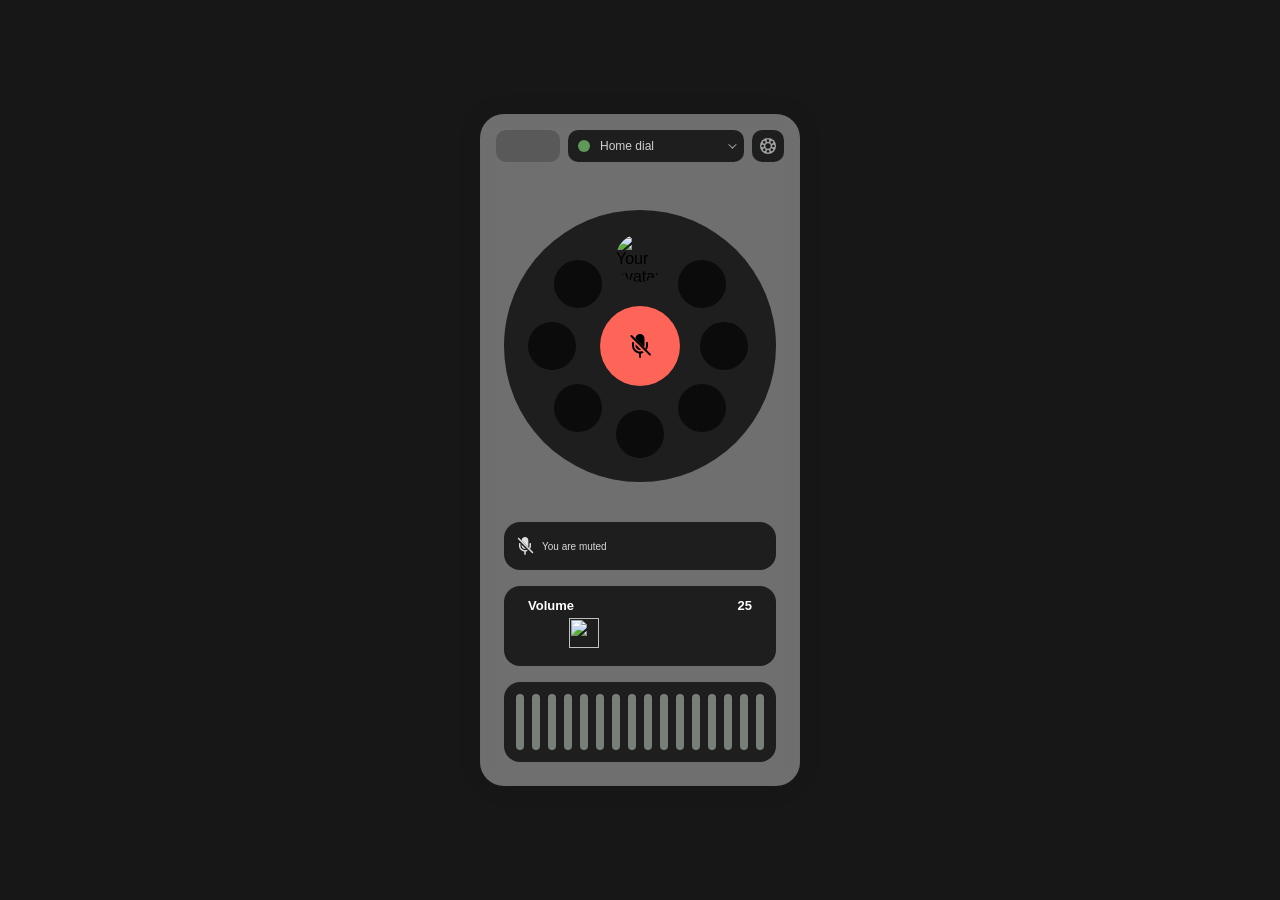
==== prototypes/app/index.html @ 57f9bb9a "Update canonical web prototype to V23.15" ====
<!doctype html>
<html lang="en">
<head>
  <meta charset="utf-8">
  <meta name="viewport" content="width=device-width,initial-scale=1">
  <title>LANDLINE prototype v23.15 — Create Group flow</title>
  <link rel="stylesheet" href="styles.css">
</head>
<body>
  <main class="stage">
    <section class="landline" id="landline" aria-label="LANDLINE walkie-talkie prototype">
      <div class="window-controls" aria-hidden="true"><img src="assets/window-controls.svg" alt=""></div>
      <button class="group-title" id="group-title" type="button" aria-expanded="false"><span class="group-mini home" id="group-title-icon"></span><span class="group-title-copy" id="group-title-copy">Home dial</span><span class="group-chevron" aria-hidden="true"></span></button>
      <button class="dial-groups-button" id="dial-groups-button" type="button" aria-label="Dial groups"><img class="dial-groups-icon" src="assets/dial-groups-icon.svg" alt="" aria-hidden="true"></button>
      <div class="group-dropdown" id="group-dropdown" aria-hidden="true">
        <button type="button" data-group="home"><span class="group-mini home"></span><span>Home dial</span></button>
        <button type="button" data-group="saori-matt"><span class="group-mini apricot"></span><span>Saori, Matt</span></button>
        <button type="button" data-group="work"><span class="group-mini pink"></span><span>Work people</span></button>
        <button type="button" data-group="family"><span class="group-mini blue"></span><span>Family chat</span></button>
      </div>
      <div class="dial">
        <div class="contact contact-self pos-1" id="self-contact" role="button" tabindex="0" aria-label="Share your Landline ID" title="Share your Landline ID"><img id="self-avatar" src="assets/avatar-saori.png" alt="Your avatar"><span class="speaking-badge self-speaking-badge" aria-label="You are talking"><img class="speaking-disc" src="assets/speaking-disc.svg" alt=""><span class="speaking-lines" aria-hidden="true"><span class="speaking-line speaking-line-1"></span><span class="speaking-line speaking-line-2"></span><span class="speaking-line speaking-line-3"></span><span class="speaking-line speaking-line-4"></span><span class="speaking-line speaking-line-5"></span></span></span></div>
        <button class="contact empty add-slot pos-2" type="button" aria-label="Add someone to Landline" data-slot="2"><img class="empty-hover-art" src="assets/hovered-slot.svg" alt=""></button>
        <button class="contact empty add-slot pos-3" type="button" aria-label="Add someone to Landline" data-slot="3"><img class="empty-hover-art" src="assets/hovered-slot.svg" alt=""></button>
        <button class="contact empty add-slot pos-4" type="button" aria-label="Add someone to Landline" data-slot="4"><img class="empty-hover-art" src="assets/hovered-slot.svg" alt=""></button>
        <button class="contact empty add-slot pos-5" type="button" aria-label="Add someone to Landline" data-slot="5"><img class="empty-hover-art" src="assets/hovered-slot.svg" alt=""></button>
        <button class="contact empty add-slot pos-6" type="button" aria-label="Add someone to Landline" data-slot="6"><img class="empty-hover-art" src="assets/hovered-slot.svg" alt=""></button>
        <button class="contact empty add-slot pos-7" type="button" aria-label="Add someone to Landline" data-slot="7"><img class="empty-hover-art" src="assets/hovered-slot.svg" alt=""></button>
        <button class="contact empty add-slot pos-8" type="button" aria-label="Add someone to Landline" data-slot="8"><img class="empty-hover-art" src="assets/hovered-slot.svg" alt=""></button>
        <div class="ptt-wrap"><button class="ptt" id="ptt" type="button" aria-label="Push and hold to talk"><img class="ptt-icon ptt-muted" src="assets/mic-muted.svg" alt="Muted"><img class="ptt-icon ptt-live" src="assets/mic-talk.svg" alt="Talking"></button></div>
      </div>
      <div class="status" aria-live="polite"><span class="status-icon"><img class="status-muted" src="assets/mic-muted.svg" alt=""><img class="status-hover" src="assets/mic-muted.svg" alt=""><img class="status-live" src="assets/mic-talk.svg" alt=""></span><span class="status-copy"><span class="copy-muted">You are muted</span><span class="copy-hover">Click to talk</span><span class="copy-live">You are talking</span></span><span class="status-add-row" aria-hidden="true"><img src="assets/add-user.svg" alt=""><span>Add someone to Landline</span></span></div>
      <div class="volume"><div class="volume-row"><span>Volume</span><output class="volume-value" id="volume-value">25</output></div><div class="volume-slider" id="volume-slider" role="slider" tabindex="0" aria-label="Volume" aria-valuemin="0" aria-valuemax="100" aria-valuenow="25" style="--volume:25"><img class="slider-track" src="assets/slider-track.svg" alt=""><span class="slider-progress-clip" aria-hidden="true"><img class="slider-progress" src="assets/slider-progress-full.svg" alt=""></span><img class="slider-head" src="assets/slider-head.svg" alt=""></div></div>
      <div class="vu" aria-hidden="true"><div class="vu-bars" id="vu-bars"><span></span><span></span><span></span><span></span><span></span><span></span><span></span><span></span><span></span><span></span><span></span><span></span><span></span><span></span><span></span><span></span></div></div>
      <!-- V23.5 sheet flows from Figma section 4193:1036 -->
      <div class="sheet-overlay share-overlay" id="share-overlay" aria-hidden="true">
        <button class="sheet-glass" data-close-sheet type="button" aria-label="Close Share your Landline ID"></button>
        <section class="bottom-sheet share-sheet sheet-240" aria-label="Share your Landline ID">
          <button class="sheet-close" data-close-sheet type="button" aria-label="Close"><img src="assets/sheet-close.svg" alt=""></button>
          <h2>Share your Landline ID</h2>
          <div class="share-id-value" id="share-landline-id">peak-bed-tiger-cloud-curtain-river</div>
          <button class="full-primary" id="copy-share-id" type="button">Copy ID</button>
        </section>
      </div>

      <div class="sheet-overlay add-overlay" id="add-overlay" aria-hidden="true">
        <button class="sheet-glass" data-close-add type="button" aria-label="Close Add someone"></button>
        <section class="bottom-sheet sheet-584 add-sheet" aria-label="Add someone">
          <button class="sheet-close" data-close-add type="button" aria-label="Close"><img src="assets/sheet-close.svg" alt=""></button>
          <h2>Add someone</h2>
          <div class="people-list" id="people-list">
            <button class="people-row enter-id-row" id="enter-id-row" type="button">
              <img class="people-avatar add-art" src="assets/hovered-slot.svg" alt="">
              <span class="people-name">Enter a Landline ID</span>
            </button>
            <div class="people-divider" aria-hidden="true"></div>
            <button class="people-row member-row" type="button" data-member="Matt" data-avatar="assets/avatar-micheal.png">
              <img class="people-avatar" src="assets/avatar-micheal.png" alt="Matt">
              <span class="people-name">Matt</span><span class="member-select" aria-hidden="true"></span>
            </button>
            <button class="people-row member-row" type="button" data-member="Fiona" data-avatar="https://raw.githubusercontent.com/mattatgit/landline/6f57d9f20c88eb568b3cf24d0264bf826f8918e7/prototypes/app/assets/avatar-realistic.png">
              <img class="people-avatar" src="https://raw.githubusercontent.com/mattatgit/landline/6f57d9f20c88eb568b3cf24d0264bf826f8918e7/prototypes/app/assets/avatar-realistic.png" onerror="this.onerror=null;this.src='assets/avatar-saori.png'" alt="Fiona">
              <span class="people-name">Fiona</span><span class="member-select" aria-hidden="true"></span>
            </button>
            <button class="people-row member-row" type="button" data-member="Yumie" data-avatar="https://raw.githubusercontent.com/mattatgit/landline/6f57d9f20c88eb568b3cf24d0264bf826f8918e7/prototypes/app/assets/avatar-simple.png">
              <img class="people-avatar" src="https://raw.githubusercontent.com/mattatgit/landline/6f57d9f20c88eb568b3cf24d0264bf826f8918e7/prototypes/app/assets/avatar-simple.png" onerror="this.onerror=null;this.src='assets/avatar-saori.png'" alt="Yumie">
              <span class="people-name">Yumie</span><span class="member-select" aria-hidden="true"></span>
            </button>
            <button class="people-row member-row" type="button" data-member="Michiyo" data-avatar="https://raw.githubusercontent.com/mattatgit/landline/6f57d9f20c88eb568b3cf24d0264bf826f8918e7/prototypes/app/assets/avatar-stuart.png">
              <img class="people-avatar" src="https://raw.githubusercontent.com/mattatgit/landline/6f57d9f20c88eb568b3cf24d0264bf826f8918e7/prototypes/app/assets/avatar-stuart.png" onerror="this.onerror=null;this.src='assets/avatar-saori.png'" alt="Michiyo">
              <span class="people-name">Michiyo</span><span class="member-select" aria-hidden="true"></span>
            </button>
          </div>
          <button class="full-primary sheet-bottom-primary" id="add-existing-person" type="button">Add to Landline</button>
        </section>
      </div>

      <div class="sheet-overlay enter-id-overlay" id="enter-id-overlay" aria-hidden="true">
        <button class="sheet-glass" data-close-add type="button" aria-label="Close Enter a Landline ID"></button>
        <section class="bottom-sheet sheet-584 enter-id-sheet nav-sheet" aria-label="Enter a Landline ID">
          <button class="sheet-arrow" id="enter-id-arrow" type="button" aria-label="Back"><img src="assets/modal-back-arrow.svg" alt=""></button>
          <h2 class="sheet-nav-title">Add ID</h2>
          <label class="field-label enter-label" for="landline-id-input">Enter a Landline ID</label>
          <input class="sheet-input enter-id-input" id="landline-id-input" type="text" placeholder="horse-window-apple-tv-consume-wall" autocomplete="off" spellcheck="false">
          <button class="full-primary sheet-bottom-primary" id="enter-id-add" type="button">Add</button>
        </section>
      </div>

      <div class="sheet-overlay landline-menu-overlay" id="landline-menu-overlay" aria-hidden="true">
        <button class="sheet-glass" data-close-sheet type="button" aria-label="Close Saori's Landline"></button>
        <section class="bottom-sheet sheet-584 landline-menu-sheet" aria-label="Saori's Landline">
          <button class="sheet-close" data-close-sheet type="button" aria-label="Close"><img src="assets/sheet-close.svg" alt=""></button>
          <h2>Saori’s Landline</h2>
          <div class="landline-menu-list">
            <button class="landline-menu-row" id="edit-profile-row" type="button"><span class="menu-icon"><img src="assets/account-square-1.svg" alt=""></span><span>Edit profile</span></button>
            <button class="landline-menu-row" id="groups-row" type="button"><span class="menu-icon groups-icon"><img src="assets/group-add-1.svg" alt=""></span><span>Groups</span></button>
          </div>
        </section>
      </div>

      <div class="sheet-overlay edit-profile-overlay" id="edit-profile-overlay" aria-hidden="true">
        <button class="sheet-glass" data-close-sheet type="button" aria-label="Close Edit profile"></button>
        <section class="bottom-sheet sheet-584 edit-profile-sheet nav-sheet" aria-label="Edit profile">
          <button class="sheet-arrow" id="edit-profile-arrow" type="button" aria-label="Back to Saori's Landline"><img src="assets/modal-back-arrow.svg" alt=""></button>
          <h2 class="sheet-nav-title">Edit profile</h2>
          <label class="field-label profile-name-label" for="profile-name-input">Name</label>
          <input class="sheet-input profile-name-input" id="profile-name-input" type="text" value="Saori" autocomplete="off">
          <div class="field-label profile-avatar-label">Avatar</div>
          <button class="avatar-upload profile-avatar-upload" id="profile-avatar-upload" type="button" aria-label="Upload profile avatar">
            <img class="profile-avatar-preview" id="profile-avatar-preview" src="assets/avatar-saori.png" alt="Saori avatar">
          </button>
          <p class="upload-help">Click to upload or drop an image to customise</p>
          <input class="visually-hidden" id="profile-avatar-file" type="file" accept="image/*">
          <button class="full-primary sheet-bottom-primary" id="profile-update" type="button">Update</button>
        </section>
      </div>

      <div class="sheet-overlay group-overlay" id="group-overlay" aria-hidden="true">
        <button class="sheet-glass" data-close-sheet type="button" aria-label="Close Dial groups"></button>
        <section class="bottom-sheet sheet-584 group-sheet nav-sheet" aria-label="Dial groups">
          <button class="sheet-arrow" id="dial-groups-arrow" type="button" aria-label="Back to Saori's Landline"><img src="assets/modal-back-arrow.svg" alt=""></button>
          <h2 class="sheet-nav-title">Dial groups</h2>
          <div class="group-list">
            <button type="button" class="group-list-row create-group-row" id="create-new-group"><img class="group-list-add-art" src="assets/hovered-slot.svg" alt=""><span>Create a new group</span></button>
            <div class="group-list-divider" aria-hidden="true"></div>
            <button type="button" class="group-list-row" id="saori-matt-group-row"><span class="group-list-icon apricot"></span><span>Saori, Matt</span></button>
            <button type="button" class="group-list-row" data-group-sheet-select="work"><span class="group-list-icon pink"></span><span>Work people</span></button>
            <button type="button" class="group-list-row" data-group-sheet-select="family"><span class="group-list-icon blue"></span><span>Family chat</span></button>
          </div>
        </section>
      </div>

      <div class="sheet-overlay create-group-overlay" id="create-group-overlay" aria-hidden="true">
        <button class="sheet-glass" data-close-sheet type="button" aria-label="Close Create a dial group"></button>
        <section class="bottom-sheet sheet-584 create-group-sheet nav-sheet" aria-label="Create a dial group">
          <button class="sheet-arrow" id="create-group-arrow" type="button" aria-label="Back"><img src="assets/modal-back-arrow.svg" alt=""></button>
          <h2 class="sheet-nav-title">Create a dial group</h2>
          <div class="create-group-list">
            <button class="create-group-enter-id" id="create-group-enter-id" type="button">
              <img class="people-avatar add-art" src="assets/hovered-slot.svg" alt="">
              <span>Enter a Landline ID</span>
            </button>
            <div class="create-group-divider" aria-hidden="true"></div>
            <div class="create-group-member-row" data-group-member="Matt">
              <img class="people-avatar" src="assets/avatar-micheal.png" alt="Matt">
              <span class="create-group-member-name">Matt</span>
              <button class="group-member-select" type="button" aria-label="Add Matt to group" aria-pressed="false"></button>
            </div>
            <div class="create-group-member-row" data-group-member="Fiona">
              <img class="people-avatar" src="https://raw.githubusercontent.com/mattatgit/landline/6f57d9f20c88eb568b3cf24d0264bf826f8918e7/prototypes/app/assets/avatar-realistic.png" onerror="this.onerror=null;this.src='assets/avatar-saori.png'" alt="Fiona">
              <span class="create-group-member-name">Fiona</span>
              <button class="group-member-select" type="button" aria-label="Add Fiona to group" aria-pressed="false"></button>
            </div>
            <div class="create-group-member-row" data-group-member="Yumie">
              <img class="people-avatar" src="https://raw.githubusercontent.com/mattatgit/landline/6f57d9f20c88eb568b3cf24d0264bf826f8918e7/prototypes/app/assets/avatar-simple.png" onerror="this.onerror=null;this.src='assets/avatar-saori.png'" alt="Yumie">
              <span class="create-group-member-name">Yumie</span>
              <button class="group-member-select" type="button" aria-label="Add Yumie to group" aria-pressed="false"></button>
            </div>
            <div class="create-group-member-row" data-group-member="Michiyo">
              <img class="people-avatar" src="https://raw.githubusercontent.com/mattatgit/landline/6f57d9f20c88eb568b3cf24d0264bf826f8918e7/prototypes/app/assets/avatar-stuart.png" onerror="this.onerror=null;this.src='assets/avatar-saori.png'" alt="Michiyo">
              <span class="create-group-member-name">Michiyo</span>
              <button class="group-member-select" type="button" aria-label="Add Michiyo to group" aria-pressed="false"></button>
            </div>
          </div>
          <button class="full-primary sheet-bottom-primary" id="create-group-next" type="button" disabled>Add &amp; next</button>
        </section>
      </div>

      <div class="sheet-overlay create-group-id-overlay" id="create-group-id-overlay" aria-hidden="true">
        <button class="sheet-glass" data-close-sheet type="button" aria-label="Close Enter a Landline ID"></button>
        <section class="bottom-sheet sheet-584 enter-id-sheet nav-sheet" aria-label="Enter a Landline ID create a group">
          <button class="sheet-arrow" id="create-group-id-arrow" type="button" aria-label="Back"><img src="assets/modal-back-arrow.svg" alt=""></button>
          <h2 class="sheet-nav-title">Add ID</h2>
          <label class="field-label enter-label" for="create-group-landline-id">Enter a Landline ID</label>
          <input class="sheet-input enter-id-input" id="create-group-landline-id" type="text" placeholder="horse-window-apple-tv-consume-wall" autocomplete="off" spellcheck="false">
          <button class="full-primary sheet-bottom-primary" id="create-group-id-add" type="button">Add</button>
        </section>
      </div>

      <div class="sheet-overlay group-page-overlay" id="group-page-overlay" aria-hidden="true">
        <button class="sheet-glass" data-close-sheet type="button" aria-label="Close Saori and Matt group"></button>
        <section class="bottom-sheet sheet-584 group-page-sheet nav-sheet" aria-label="Dial group page Saori and Matt">
          <button class="sheet-arrow" id="group-page-arrow" type="button" aria-label="Back"><img src="assets/modal-back-arrow.svg" alt=""></button>
          <h2 class="sheet-nav-title">Dial group profile</h2>
          <div class="group-page-avatar" aria-hidden="true"></div>
          <div class="group-page-name">Matt &amp; Saori</div>
          <div class="group-page-members" aria-label="Group members">
            <img src="assets/avatar-micheal.png" alt="Matt">
            <img src="assets/avatar-saori.png" alt="Saori">
          </div>
          <button class="edit-group-mini" id="edit-group-mini" type="button">Edit group profile</button>
          <button class="start-dial-button" id="start-dial-button" type="button"><img src="assets/dial-groups-icon.svg" alt=""><span>Start dial</span></button>
          <button class="leave-group-button" type="button">Leave this group</button>
        </section>
      </div>

      <div class="sheet-overlay group-profile-edit-overlay" id="group-profile-edit-overlay" aria-hidden="true">
        <button class="sheet-glass" data-close-sheet type="button" aria-label="Close Dial group profile"></button>
        <section class="bottom-sheet sheet-584 group-profile-sheet group-profile-edit-sheet nav-sheet" aria-label="Create dial group profile edit">
          <button class="sheet-arrow" id="group-edit-arrow" type="button" aria-label="Back"><img src="assets/modal-back-arrow.svg" alt=""></button>
          <h2 class="sheet-nav-title">Dial group profile edit</h2>
          <label class="field-label group-name-label" for="group-edit-name-input">Dial name</label>
          <input class="sheet-input group-name-input" id="group-edit-name-input" type="text" value="Matt &amp; Saori" autocomplete="off">
          <div class="field-label group-avatar-label">Avatar</div>
          <button class="avatar-upload group-avatar-upload group-edit-avatar-upload" id="group-edit-avatar-upload" type="button" aria-label="Upload group avatar">
            <span class="group-edit-avatar-circle"></span>
            <img class="group-avatar-preview" id="group-edit-avatar-preview" alt="" hidden>
          </button>
          <p class="upload-help">Click to upload or drop an image to customise</p>
          <input class="visually-hidden" id="group-edit-avatar-file" type="file" accept="image/*">
          <button class="full-primary sheet-bottom-primary" id="group-edit-save" type="button" disabled>Save</button>
        </section>
      </div>

      <div class="sheet-overlay group-profile-overlay" id="group-profile-overlay" aria-hidden="true">
        <button class="sheet-glass" data-close-sheet type="button" aria-label="Close Dial group profile"></button>
        <section class="bottom-sheet sheet-584 group-profile-sheet nav-sheet" aria-label="Dial group profile">
          <button class="sheet-arrow" id="group-profile-arrow" type="button" aria-label="Back"><img src="assets/modal-back-arrow.svg" alt=""></button>
          <h2 class="sheet-nav-title">Dial group profile</h2>
          <label class="field-label group-name-label" for="group-name-input">Dial name</label>
          <input class="sheet-input group-name-input" id="group-name-input" type="text" placeholder="Ex. Family, lunch friends etc" autocomplete="off">
          <div class="field-label group-avatar-label">Avatar</div>
          <button class="avatar-upload group-avatar-upload" id="group-avatar-upload" type="button" aria-label="Upload group avatar">
            <span class="group-avatar-circle"><img src="assets/upload-icon.svg" alt=""></span>
            <img class="group-avatar-preview" id="group-avatar-preview" alt="" hidden>
          </button>
          <p class="upload-help">Click to upload or drop an image to customise</p>
          <input class="visually-hidden" id="group-avatar-file" type="file" accept="image/*">
          <button class="full-primary sheet-bottom-primary" id="group-create" type="button">Create</button>
        </section>
      </div>
    </section>
  </main>
  <script src="app.js"></script>
</body>
</html>
---- prototypes/app/styles.css ----
:root{--onyx:#1d1e1d;--night:#0b0b0b;--charcoal:#323232;--matcha:#17b239;--ash:#777f78;--pale:#d9d9d9;--talk-red:#ff6459;--warning:#ff6157;--orange:#ff9601;--shell:rgba(171,171,171,.60)}
*{box-sizing:border-box}html,body{min-height:100%}body{margin:0;background:#171717;font-family:Inter,ui-sans-serif,-apple-system,BlinkMacSystemFont,"Segoe UI",sans-serif;-webkit-font-smoothing:antialiased}button,input{font:inherit}button{cursor:pointer}.stage{min-height:100vh;display:grid;place-items:center;padding:24px}.landline{width:320px;height:672px;position:relative;overflow:hidden;border-radius:24px;background:var(--shell);backdrop-filter:blur(7.5px);-webkit-backdrop-filter:blur(7.5px);box-shadow:0 0 25px rgba(0,0,0,.10)}
.window-controls{position:absolute;left:16px;top:16px;width:64px;height:32px;display:grid;place-items:center;border-radius:10px;background:rgba(0,0,0,.20)}.window-controls img{width:52px;height:12px;display:block}.group-title{position:absolute;z-index:12;left:88px;top:16px;width:176px;height:32px;border:0;border-radius:10px;background:var(--onyx);color:#cdd1cd;padding:0 10px;display:flex;align-items:center;gap:10px;text-align:left}.group-mini{width:12px;height:12px;border-radius:50%;flex:0 0 12px;display:block}.group-mini.home{background-color:#5f9858;background-image:url('assets/avatar-saori.png');background-size:cover;background-position:center}.group-mini.apricot,.group-list-icon.apricot{background:linear-gradient(135deg,#ff9a47 0%,#ff625e 55%,#ff6b85 100%)}.group-mini.pink,.group-list-icon.pink{background:linear-gradient(135deg,#ef3392 0%,#c421bd 54%,#722bd0 100%)}.group-mini.blue,.group-list-icon.blue{background:linear-gradient(135deg,#0c789a,#1798c7)}.group-title-copy{font-family:"Inter Tight",Inter,sans-serif;font-size:12px;font-weight:500;white-space:nowrap;overflow:hidden;text-overflow:ellipsis;flex:1}.group-chevron{width:6px;height:6px;border-right:1.5px solid #9ea39e;border-bottom:1.5px solid #9ea39e;transform:rotate(45deg) translateY(-2px)}.group-title[aria-expanded="true"] .group-chevron{transform:rotate(225deg) translate(-1px,-1px)}.dial-groups-button{position:absolute;z-index:12;left:272px;top:16px;width:32px;height:32px;border:0;padding:0;border-radius:10px;background:var(--onyx);display:grid;place-items:center;transition:transform 100ms ease-out}.dial-groups-button:hover{transform:scale(1.05)}.dial-groups-icon{width:16px;height:16px;display:block;pointer-events:none}.group-dropdown{position:absolute;z-index:25;left:88px;top:16px;width:176px;height:128px;border-radius:10px;background:var(--onyx);overflow:hidden;opacity:0;pointer-events:none;transform:scale(.98);transform-origin:top left;transition:opacity 80ms linear,transform 100ms ease-out}.group-dropdown.is-open{opacity:1;pointer-events:auto;transform:scale(1)}.group-dropdown button{width:176px;height:32px;border:0;background:transparent;color:#ebebeb;padding:0 10px;display:flex;align-items:center;gap:10px;text-align:left;font-family:"Inter Tight",Inter,sans-serif;font-size:12px;font-weight:500}.group-dropdown button:first-child{color:#cdd1cd}.group-dropdown button:hover{background:#272827}
.dial{position:absolute;left:24px;top:96px;width:272px;height:272px;border-radius:50%;background:var(--onyx)}.contact{position:absolute;width:48px;height:48px;border-radius:50%}.contact>img{display:block;width:48px;height:48px;object-fit:cover;border-radius:50%}.contact.online{appearance:none;-webkit-appearance:none;border:0;padding:0;background:transparent;overflow:visible}.contact-self{width:56px;height:56px;padding:4px}.contact-self>img{width:48px;height:48px}.empty{background:var(--night)}.pos-1{left:108px;top:20px}.pos-2{left:174.23px;top:49.77px}.pos-3{left:196px;top:112px}.pos-4{left:174.22px;top:174.23px}.pos-5{left:112px;top:200px}.pos-6{left:49.77px;top:174.22px}.pos-7{left:24px;top:112px}.pos-8{left:49.77px;top:49.77px}.speaking-badge{position:absolute;z-index:5;width:44px;height:44px;right:-17px;bottom:-14px;pointer-events:none}.self-speaking-badge{display:none;right:-13px;bottom:-10px}.landline:has(.ptt:active) .contact-self .self-speaking-badge{display:block}.speaking-disc{position:absolute;inset:0;width:44px;height:44px;display:block}.speaking-lines{position:absolute;inset:0;transform:translateY(-.25px)}.speaking-line{position:absolute;width:1.5px;background:var(--onyx);border-radius:999px}.speaking-line-1{left:15.25px;animation:speakingOuter 270ms infinite}.speaking-line-2{left:18.25px;top:19.25px;height:6px}.speaking-line-3{left:21.25px;animation:speakingCenter 270ms infinite}.speaking-line-4{left:24.25px;top:19.25px;height:6px}.speaking-line-5{left:27.25px;animation:speakingOuter 270ms infinite}@keyframes speakingOuter{0%{top:20.75px;height:3px}50%{top:17px;height:10.5px}100%{top:20.75px;height:3px}}@keyframes speakingCenter{0%{top:17px;height:10.5px}50%{top:20.5px;height:3px}100%{top:17px;height:10.5px}}.ptt-wrap{position:absolute;left:94px;top:94px;width:84px;height:84px;display:grid;place-items:center}.ptt{position:relative;width:80px;height:80px;padding:0;border:0;border-radius:50%;background:var(--talk-red);display:grid;place-items:center;transform:scale(1);transition:transform 150ms ease,background-color 90ms linear}.ptt:hover,.ptt:active{transform:scale(1.05)}.ptt:active{background:var(--matcha)}.ptt-icon{position:absolute;width:24px;height:24px}.ptt-live{opacity:0}.landline:has(.ptt:active) .ptt-muted{opacity:0}.landline:has(.ptt:active) .ptt-live{opacity:1}
.status,.volume,.vu{position:absolute;left:24px;width:272px;border-radius:16px;background:var(--onyx)}.status{top:408px;height:48px;display:flex;align-items:center;padding:0 12px;gap:8px;color:var(--pale);font-size:10px;font-weight:500}.status-icon{position:relative;width:18px;height:18px;flex:0 0 18px}.status-icon img{position:absolute;inset:0;width:18px;height:18px;filter:invert(1);opacity:.86}.status-hover,.status-live,.copy-hover,.copy-live{display:none}.landline:has(.ptt:hover) .copy-muted{display:none}.landline:has(.ptt:hover) .copy-hover{display:inline}.landline:has(.ptt:hover) .status-muted{display:none}.landline:has(.ptt:hover) .status-hover{display:block}.landline:has(.ptt:active) .copy-hover{display:none}.landline:has(.ptt:active) .copy-live{display:inline}.landline:has(.ptt:active) .status-hover{display:none}.landline:has(.ptt:active) .status-live{display:block}.status-add-row{position:absolute;inset:0;display:none;align-items:center;padding-left:9px;gap:4px;color:var(--pale);font-size:10px;font-weight:500;pointer-events:none}.status-add-row img{width:24px;height:24px}.landline:has(.add-slot:hover) .status>.status-icon,.landline:has(.add-slot:hover) .status>.status-copy{visibility:hidden}.landline:has(.add-slot:hover) .status-add-row{display:flex}.volume{top:472px;height:80px;padding:0 24px}.volume-row{height:32px;padding-top:6px;display:flex;align-items:center;justify-content:space-between;color:#fff;font-size:13px;font-weight:600}.volume-slider{--volume:25;position:relative;display:block;width:224px;height:30px;cursor:pointer;touch-action:none;outline:none}.slider-track,.slider-progress,.slider-head{position:absolute;display:block;pointer-events:none}.slider-track{left:0;top:11px;width:224px;height:8px}.slider-progress-clip{position:absolute;left:0;top:11px;width:calc(var(--volume)*1%);height:8px;overflow:hidden}.slider-progress{left:0;top:0;width:224px;height:8px;max-width:none}.slider-head{left:calc(var(--volume)*1%);top:0;width:30px;height:30px;transform:translateX(-50%)}.vu{top:568px;height:80px;padding:12px}.vu-bars{width:248px;height:56px;display:grid;grid-template-columns:repeat(16,8px);gap:8px}.vu-bars span{display:block;width:8px;height:56px;border-radius:4px;background:var(--ash)}
.contact.empty.add-slot{appearance:none;-webkit-appearance:none;border:0;padding:0;background:var(--night);overflow:visible;outline:none}.contact>img.empty-hover-art{position:absolute;left:50%;top:50%;width:56px;height:56px;max-width:none;opacity:0;pointer-events:none;transform:translate(-50%,-50%) scale(.8571428571);transition:transform 100ms ease-out,opacity 60ms linear}.add-slot:hover .empty-hover-art,.add-slot:focus-visible .empty-hover-art{opacity:1;transform:translate(-50%,-50%) scale(1)}.add-slot:hover,.add-slot:focus-visible{background:transparent}.added-user{border:0;padding:0;background:transparent}.contact-self{cursor:pointer;outline:none}.contact-self:focus-visible{box-shadow:0 0 0 2px rgba(255,255,255,.8);border-radius:50%}
.sheet-overlay{position:absolute;inset:0;z-index:35;pointer-events:none}.sheet-overlay.is-open{pointer-events:auto}.sheet-glass{position:absolute;inset:0;border:0;padding:0;border-radius:16px;background:rgba(50,50,50,.90);opacity:0;transition:opacity 100ms ease-out}.sheet-overlay.is-open .sheet-glass{opacity:1}.bottom-sheet{position:absolute;left:0;bottom:0;width:320px;overflow:hidden;border-radius:16px;background:rgba(255,255,255,.95);color:#171717;font-family:"Inter Tight",Inter,sans-serif;transform:translateY(100%);transition:transform 100ms ease-out}.sheet-overlay.is-open .bottom-sheet{transform:translateY(0)}.sheet-overlay.no-enter-motion .bottom-sheet{transform:translateY(0)!important;transition:none!important}.sheet-overlay.no-enter-motion .sheet-glass{opacity:1!important;transition:none!important}.sheet-584{height:584px}.sheet-240{height:240px}.bottom-sheet h2{position:absolute;left:24px;top:0;width:272px;height:104px;margin:0;display:flex;align-items:center;font-size:20px;line-height:normal;font-weight:600;color:#171717}.sheet-close{position:absolute;z-index:4;right:8px;top:8px;width:32px;height:32px;padding:0;border:0;border-radius:10px;background:transparent;display:grid;place-items:center;transition:transform 100ms ease-out,background-color 100ms ease-out}.sheet-close:hover{transform:scale(1.05);background:rgba(0,0,0,.035)}.sheet-close img{width:32px;height:32px;display:block}.full-primary,.half-primary,.half-secondary{height:48px;border-radius:16px;font-size:14px;font-weight:600;text-align:center;transition:transform 100ms ease-out}.full-primary,.half-primary{border:1px solid #171717;background:#171717;color:#fff}.half-secondary{border:1px solid #171717;background:transparent;color:#171717}.full-primary:hover,.half-primary:hover,.half-secondary:hover{transform:scale(1.01)}.sheet-bottom-primary{position:absolute;left:24px;top:512px;width:272px}.sheet-actions{position:absolute;left:24px;top:512px;width:272px;height:48px;display:flex;gap:16px}.half-primary,.half-secondary{width:128px}.field-label{position:absolute;left:24px;width:272px;font-size:14px;line-height:17px;font-weight:500;color:#171717}.sheet-input{position:absolute;left:24px;width:272px;height:48px;border:0;border-radius:16px;background:#fff;padding:0 16px;color:#171717;outline:none;font-family:"Inter Tight",Inter,sans-serif;font-size:12px;font-weight:500}.sheet-input::placeholder{color:#cdd1cd;opacity:1}.visually-hidden{position:absolute!important;width:1px!important;height:1px!important;padding:0!important;margin:-1px!important;overflow:hidden!important;clip:rect(0,0,0,0)!important;white-space:nowrap!important;border:0!important}
.share-sheet h2{height:104px}.share-id-value{position:absolute;left:24px;top:104px;width:272px;height:48px;border-radius:16px;background:#fff;padding:0 16px;display:flex;align-items:center;color:#171717;font-size:12px;font-weight:500}.share-sheet .full-primary{position:absolute;left:24px;top:168px;width:272px}
.add-sheet h2{height:104px}.people-list{position:absolute;left:24px;top:104px;width:272px}.people-row{position:relative;width:272px;height:32px;border:0;padding:0;background:transparent;display:flex;align-items:center;gap:16px;color:#171717;text-align:left;font-size:14px;font-weight:500}.people-row:hover{opacity:.75}.people-row+.people-row{margin-top:24px}.people-avatar{width:32px;height:32px;border-radius:50%;object-fit:cover;flex:0 0 32px}.people-avatar.add-art{border-radius:0}.people-name{width:184px;height:32px;display:flex;align-items:center}.people-divider{width:272px;height:1px;background:#e5e5e5;margin:24px 0}.member-select{margin-left:auto;width:24px;height:24px;border:1.5px solid #d9d9d9;border-radius:50%;position:relative;flex:0 0 24px}.member-row.is-selected .member-select{border-color:#171717}.member-row.is-selected .member-select::after{content:"";position:absolute;left:5px;top:5px;width:11px;height:11px;border-radius:50%;background:#171717}
.enter-id-sheet h2{height:104px}.enter-label{top:90px}.enter-id-input{top:120px}.enter-id-input::placeholder{color:#cdd1cd}
.landline-menu-sheet h2,.group-sheet h2{top:16px;height:72px;width:248px}.landline-menu-list{position:absolute;left:24px;top:96px;width:216px}.landline-menu-row{width:216px;height:32px;border:0;padding:0;background:transparent;display:flex;align-items:center;gap:8px;color:#171717;text-align:left;font-size:14px;font-weight:500}.landline-menu-row+ .landline-menu-row{margin-top:24px}.landline-menu-row:hover{opacity:1}.menu-icon{width:32px;height:32px;display:grid;place-items:center;flex:0 0 32px}.menu-icon img{width:32px;height:32px;display:block;transform:scale(1);transition:transform 100ms ease-out}.landline-menu-row:hover .menu-icon img{transform:scale(1.10)}.groups-icon img{width:32px;height:32px}
.edit-profile-sheet h2{height:104px}.profile-name-label{top:106px}.profile-name-input{top:128px;background:#f8f8f8;font-size:16px}.profile-avatar-label{top:210px}.avatar-upload{position:absolute;left:24px;top:232px;width:272px;height:208px;border:0;border-radius:16px;background:#f8f8f8;padding:0;overflow:hidden;display:grid;place-items:center}.profile-avatar-preview{width:144px;height:144px;border-radius:50%;object-fit:cover;background:#5f9858}.upload-help{position:absolute;left:0;top:440px;width:320px;height:72px;margin:0;display:flex;align-items:center;justify-content:center;color:#6b6b6b;font-size:12px;font-weight:500;text-align:center}.profile-avatar-upload.dragging,.group-avatar-upload.dragging{outline:2px solid rgba(23,23,23,.25);outline-offset:-2px}
.group-list{position:absolute;left:24px;top:104px;width:272px}.group-list-row{width:272px;height:32px;border:0;padding:0;background:transparent;color:#171717;display:flex;align-items:center;gap:16px;text-align:left;font-size:14px;font-weight:500}.group-list-row:hover{opacity:.72}.group-list-row+.group-list-row{margin-top:24px}.group-list-add-art{width:32px;height:32px;display:block;flex:0 0 32px}.group-list-divider{height:1px;background:#e5e5e5;width:272px;margin:24px 0}.group-list-icon{width:32px;height:32px;border-radius:50%;flex:0 0 32px}.group-list-icon.apricot{background:linear-gradient(135deg,#ff9a47 0%,#ff625e 55%,#ff6b85 100%)}.group-list-icon.pink{background:linear-gradient(135deg,#ef3392 0%,#c421bd 54%,#722bd0 100%)}.group-list-icon.blue{background:linear-gradient(135deg,#0c789a,#1798c7)}
.group-profile-sheet h2{height:104px;width:248px}.group-name-label{top:106px}.group-name-input{top:128px;background:#f8f8f8;font-size:16px}.group-avatar-label{top:210px}.group-avatar-upload{background:#f8f8f8}.group-avatar-circle{width:144px;height:144px;border-radius:50%;background:linear-gradient(135deg,#fff1df 0%,#f9e4e8 100%);display:grid;place-items:center}.group-avatar-circle img{width:24px;height:24px}.group-avatar-preview{position:absolute;width:144px;height:144px;border-radius:50%;object-fit:cover}.group-avatar-preview[hidden]{display:none}
@media(prefers-reduced-motion:reduce){*,*::before,*::after{animation-duration:.001ms!important;animation-iteration-count:1!important;transition-duration:.001ms!important}}

/* V23.9 Create Group selection + group detail flow */
.full-primary:disabled,.half-primary:disabled{opacity:.20;cursor:default;transform:none}
.create-group-sheet h2{height:104px}
.create-group-list{position:absolute;left:24px;top:104px;width:272px}
.create-group-enter-id{width:272px;height:32px;border:0;padding:0;background:transparent;display:flex;align-items:center;gap:16px;color:#171717;text-align:left;font-size:14px;font-weight:500}
.create-group-enter-id:hover{opacity:.75}
.create-group-divider{width:272px;height:1px;background:#e5e5e5;margin:24px 0}
.create-group-member-row{width:272px;height:32px;display:flex;align-items:center;gap:16px;color:#171717;font-size:14px;font-weight:500}
.create-group-member-row+.create-group-member-row{margin-top:24px}
.create-group-member-name{width:176px;height:32px;display:flex;align-items:center}
.group-member-select{width:32px;height:32px;flex:0 0 32px;border:0;padding:0;background:transparent;position:relative;border-radius:50%}
.group-member-select::before{content:"";position:absolute;left:4px;top:4px;width:24px;height:24px;border:1.5px solid #cdd1cd;border-radius:50%;background:#fff}
.group-member-select[aria-pressed="true"]::before{border-color:#171717;background:#171717}
.group-member-select[aria-pressed="true"]::after{content:"";position:absolute;left:50%;top:50%;width:7px;height:4px;border-left:1.5px solid #fff;border-bottom:1.5px solid #fff;transform:translate(-50%,-62%) rotate(-45deg);transform-origin:center}
.group-page-sheet{font-family:"Inter Tight",Inter,sans-serif}
.group-page-avatar{position:absolute;left:112px;top:168px;width:96px;height:96px;border-radius:50%;background:linear-gradient(135deg,#ff9a47 0%,#ff7953 47%,#ff4d78 100%)}
.group-page-name{position:absolute;left:24px;top:282px;width:272px;height:17px;text-align:center;color:#171717;font-size:14px;font-weight:600;line-height:17px}
.group-page-members{position:absolute;left:120px;top:320px;width:80px;height:32px;display:flex;gap:16px}
.group-page-members img{width:32px;height:32px;border-radius:50%;object-fit:cover}
.edit-group-mini{position:absolute;left:108px;top:376px;width:104px;height:37px;border:1px solid #cdd1cd;border-radius:8px;background:transparent;color:#9ea39e;font-size:12px;font-weight:500;text-align:center}
.edit-group-mini:hover{background:rgba(205,209,205,.14)}
.start-dial-button{position:absolute;left:24px;top:472px;width:272px;height:48px;border:0;border-radius:16px;background:#171717;color:#fff;display:flex;align-items:center;justify-content:center;gap:8px;font-size:14px;font-weight:600}
.start-dial-button img{width:16px;height:16px;display:block}
.leave-group-button{position:absolute;left:24px;top:536px;width:272px;height:16px;border:0;padding:0;background:transparent;color:#ff6157;font-size:14px;font-weight:500;text-align:center}
.group-edit-avatar-circle{width:144px;height:144px;border-radius:50%;background:linear-gradient(135deg,#ff9a47 0%,#ff7953 47%,#ff4d78 100%)}


/* V23.11 Figma sheet navigation treatment */
.nav-sheet .sheet-nav-title{position:absolute;left:0;top:16px;width:320px;height:32px;margin:0;display:flex;align-items:center;justify-content:center;text-align:center;font-family:"Inter Tight",Inter,sans-serif;font-size:16px;line-height:normal;font-weight:600;color:#171717;pointer-events:none}
.sheet-arrow{position:absolute;z-index:6;left:16px;top:16px;width:32px;height:32px;border:0;padding:0;border-radius:10px;background:transparent;display:grid;place-items:center;overflow:hidden;transition:background-color 100ms ease-out}
.sheet-arrow:hover{transform:none;background:#F3F3F3;opacity:1}
.sheet-arrow img{width:32px;height:32px;display:block;pointer-events:none}
.nav-sheet.enter-id-sheet .enter-label{top:90px}
.nav-sheet.enter-id-sheet .enter-id-input{top:120px}
.nav-sheet.group-profile-sheet .group-name-label{top:106px}
.nav-sheet.group-profile-sheet .group-name-input{top:128px}
.nav-sheet.group-profile-sheet .group-avatar-label{top:210px}
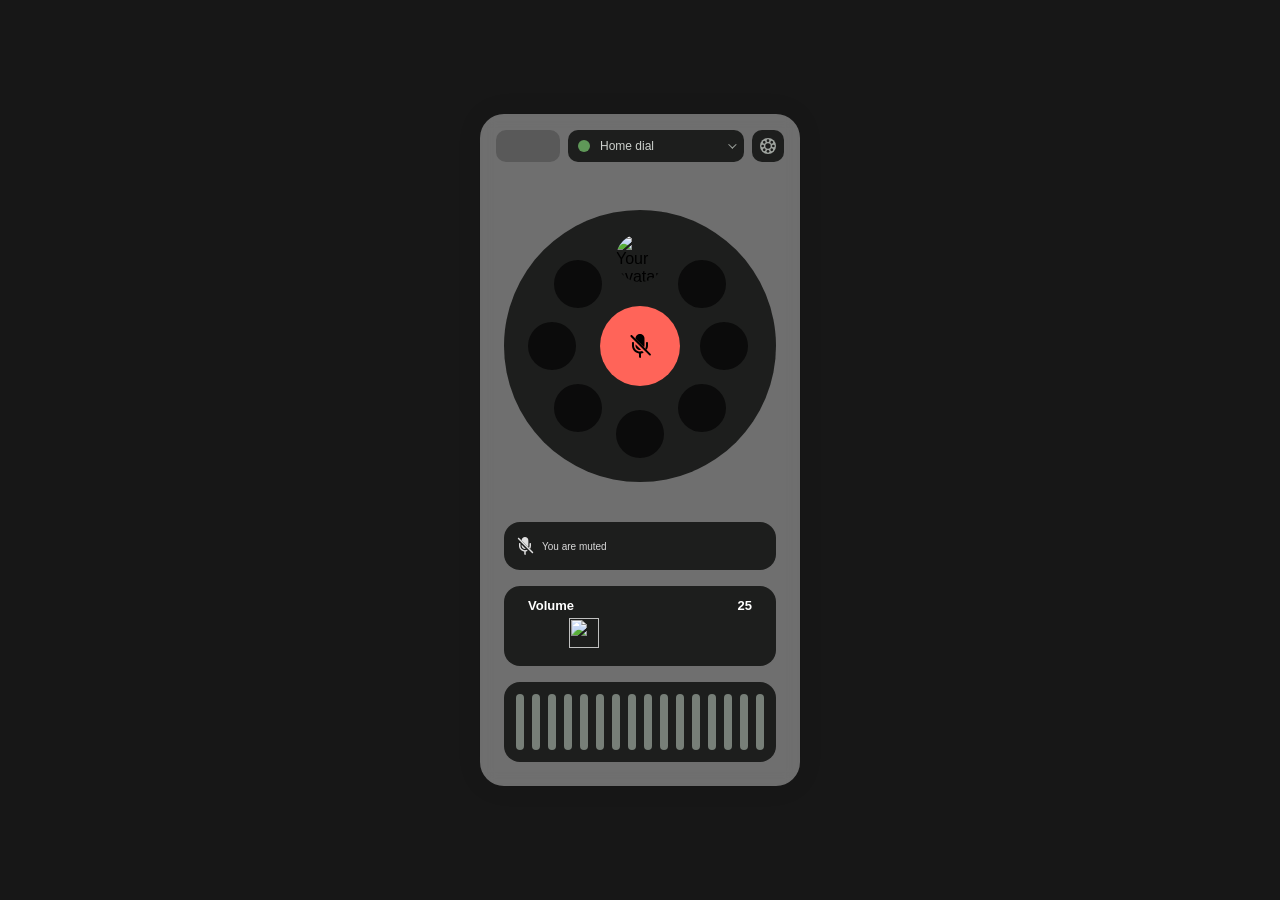
==== commit 500e01ad: "prototype: refresh group avatars and member lists" ====
--- a/prototypes/app/index.html
+++ b/prototypes/app/index.html
@@ -58,17 +58,21 @@
               <img class="people-avatar" src="assets/avatar-micheal.png" alt="Matt">
               <span class="people-name">Matt</span><span class="member-select" aria-hidden="true"></span>
             </button>
-            <button class="people-row member-row" type="button" data-member="Fiona" data-avatar="https://raw.githubusercontent.com/mattatgit/landline/6f57d9f20c88eb568b3cf24d0264bf826f8918e7/prototypes/app/assets/avatar-realistic.png">
-              <img class="people-avatar" src="https://raw.githubusercontent.com/mattatgit/landline/6f57d9f20c88eb568b3cf24d0264bf826f8918e7/prototypes/app/assets/avatar-realistic.png" onerror="this.onerror=null;this.src='assets/avatar-saori.png'" alt="Fiona">
+            <button class="people-row member-row" type="button" data-member="Fiona" data-avatar="assets/avatar-fiona.png">
+              <img class="people-avatar" src="assets/avatar-fiona.png" alt="Fiona">
               <span class="people-name">Fiona</span><span class="member-select" aria-hidden="true"></span>
             </button>
-            <button class="people-row member-row" type="button" data-member="Yumie" data-avatar="https://raw.githubusercontent.com/mattatgit/landline/6f57d9f20c88eb568b3cf24d0264bf826f8918e7/prototypes/app/assets/avatar-simple.png">
-              <img class="people-avatar" src="https://raw.githubusercontent.com/mattatgit/landline/6f57d9f20c88eb568b3cf24d0264bf826f8918e7/prototypes/app/assets/avatar-simple.png" onerror="this.onerror=null;this.src='assets/avatar-saori.png'" alt="Yumie">
+            <button class="people-row member-row" type="button" data-member="Yumie" data-avatar="assets/avatar-yumie.png">
+              <img class="people-avatar" src="assets/avatar-yumie.png" alt="Yumie">
               <span class="people-name">Yumie</span><span class="member-select" aria-hidden="true"></span>
             </button>
-            <button class="people-row member-row" type="button" data-member="Michiyo" data-avatar="https://raw.githubusercontent.com/mattatgit/landline/6f57d9f20c88eb568b3cf24d0264bf826f8918e7/prototypes/app/assets/avatar-stuart.png">
-              <img class="people-avatar" src="https://raw.githubusercontent.com/mattatgit/landline/6f57d9f20c88eb568b3cf24d0264bf826f8918e7/prototypes/app/assets/avatar-stuart.png" onerror="this.onerror=null;this.src='assets/avatar-saori.png'" alt="Michiyo">
+            <button class="people-row member-row" type="button" data-member="Michiyo" data-avatar="assets/avatar-michiyo.png">
+              <img class="people-avatar" src="assets/avatar-michiyo.png" alt="Michiyo">
               <span class="people-name">Michiyo</span><span class="member-select" aria-hidden="true"></span>
+            </button>
+            <button class="people-row member-row" type="button" data-member="Stuart" data-avatar="assets/avatar-stuart.png">
+              <img class="people-avatar" src="assets/avatar-stuart.png" alt="Stuart">
+              <span class="people-name">Stuart</span><span class="member-select" aria-hidden="true"></span>
             </button>
           </div>
           <button class="full-primary sheet-bottom-primary" id="add-existing-person" type="button">Add to Landline</button>
@@ -147,19 +151,24 @@
               <button class="group-member-select" type="button" aria-label="Add Matt to group" aria-pressed="false"></button>
             </div>
             <div class="create-group-member-row" data-group-member="Fiona">
-              <img class="people-avatar" src="https://raw.githubusercontent.com/mattatgit/landline/6f57d9f20c88eb568b3cf24d0264bf826f8918e7/prototypes/app/assets/avatar-realistic.png" onerror="this.onerror=null;this.src='assets/avatar-saori.png'" alt="Fiona">
+              <img class="people-avatar" src="assets/avatar-fiona.png" alt="Fiona">
               <span class="create-group-member-name">Fiona</span>
               <button class="group-member-select" type="button" aria-label="Add Fiona to group" aria-pressed="false"></button>
             </div>
             <div class="create-group-member-row" data-group-member="Yumie">
-              <img class="people-avatar" src="https://raw.githubusercontent.com/mattatgit/landline/6f57d9f20c88eb568b3cf24d0264bf826f8918e7/prototypes/app/assets/avatar-simple.png" onerror="this.onerror=null;this.src='assets/avatar-saori.png'" alt="Yumie">
+              <img class="people-avatar" src="assets/avatar-yumie.png" alt="Yumie">
               <span class="create-group-member-name">Yumie</span>
               <button class="group-member-select" type="button" aria-label="Add Yumie to group" aria-pressed="false"></button>
             </div>
             <div class="create-group-member-row" data-group-member="Michiyo">
-              <img class="people-avatar" src="https://raw.githubusercontent.com/mattatgit/landline/6f57d9f20c88eb568b3cf24d0264bf826f8918e7/prototypes/app/assets/avatar-stuart.png" onerror="this.onerror=null;this.src='assets/avatar-saori.png'" alt="Michiyo">
+              <img class="people-avatar" src="assets/avatar-michiyo.png" alt="Michiyo">
               <span class="create-group-member-name">Michiyo</span>
               <button class="group-member-select" type="button" aria-label="Add Michiyo to group" aria-pressed="false"></button>
+            </div>
+            <div class="create-group-member-row" data-group-member="Stuart">
+              <img class="people-avatar" src="assets/avatar-stuart.png" alt="Stuart">
+              <span class="create-group-member-name">Stuart</span>
+              <button class="group-member-select" type="button" aria-label="Add Stuart to group" aria-pressed="false"></button>
             </div>
           </div>
           <button class="full-primary sheet-bottom-primary" id="create-group-next" type="button" disabled>Add &amp; next</button>
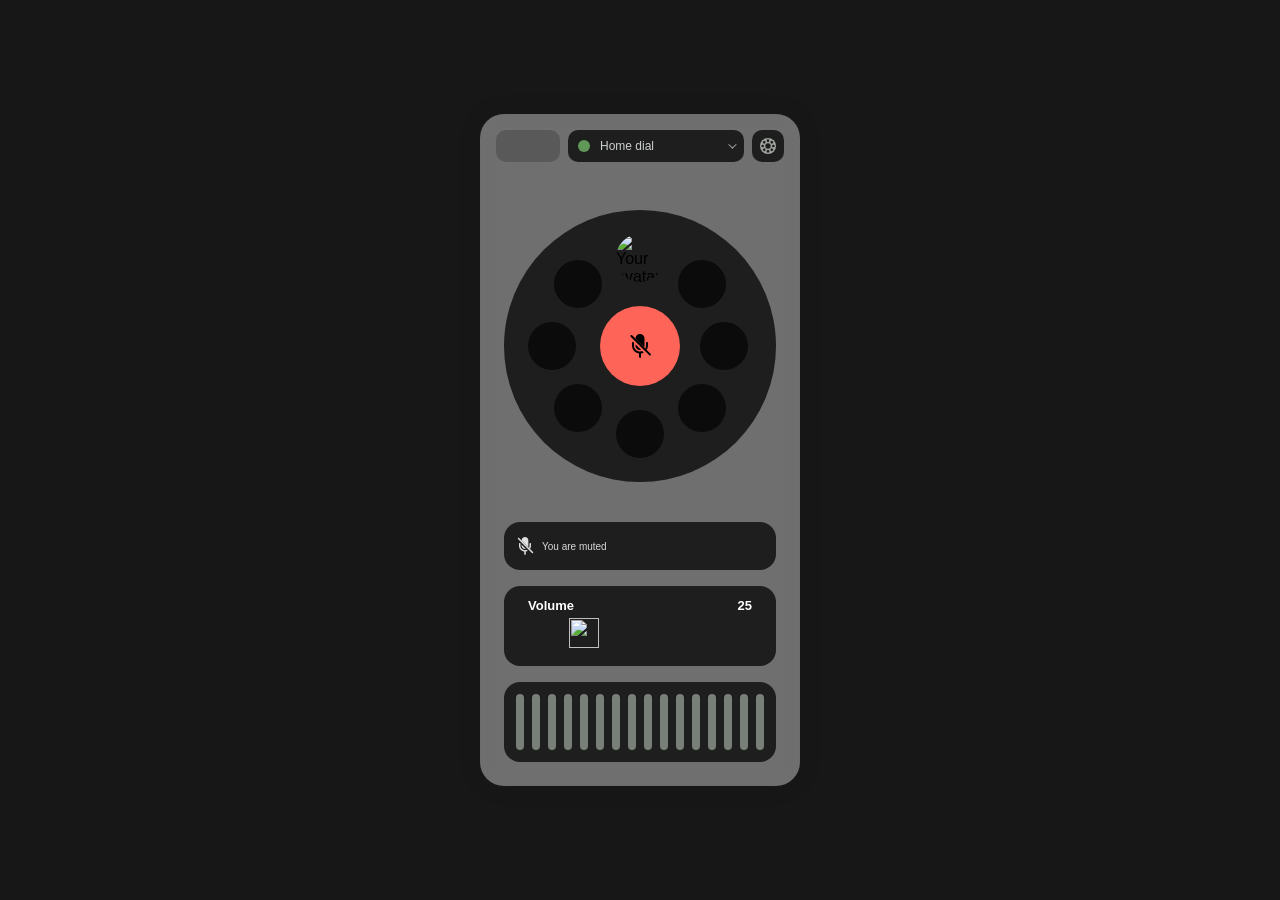
==== commit eaa037ac: "prototype: add dial title pencil navigation" ====
--- a/prototypes/app/index.html
+++ b/prototypes/app/index.html
@@ -3,7 +3,7 @@
 <head>
   <meta charset="utf-8">
   <meta name="viewport" content="width=device-width,initial-scale=1">
-  <title>LANDLINE prototype v23.15 — Create Group flow</title>
+  <title>LANDLINE prototype v23.18 — Create Group flow</title>
   <link rel="stylesheet" href="styles.css">
 </head>
 <body>
@@ -13,10 +13,21 @@
       <button class="group-title" id="group-title" type="button" aria-expanded="false"><span class="group-mini home" id="group-title-icon"></span><span class="group-title-copy" id="group-title-copy">Home dial</span><span class="group-chevron" aria-hidden="true"></span></button>
       <button class="dial-groups-button" id="dial-groups-button" type="button" aria-label="Dial groups"><img class="dial-groups-icon" src="assets/dial-groups-icon.svg" alt="" aria-hidden="true"></button>
       <div class="group-dropdown" id="group-dropdown" aria-hidden="true">
-        <button type="button" data-group="home"><span class="group-mini home"></span><span>Home dial</span></button>
-        <button type="button" data-group="saori-matt"><span class="group-mini apricot"></span><span>Saori, Matt</span></button>
-        <button type="button" data-group="work"><span class="group-mini pink"></span><span>Work people</span></button>
-        <button type="button" data-group="family"><span class="group-mini blue"></span><span>Family chat</span></button>
+        <div class="group-dropdown-row home-row">
+          <button class="group-dropdown-choice" type="button" data-group="home"><span class="group-mini home"></span><span class="group-dropdown-label">Home dial</span></button>
+        </div>
+        <div class="group-dropdown-row editable-group-row">
+          <button class="group-dropdown-choice" type="button" data-group="saori-matt"><span class="group-mini apricot"></span><span class="group-dropdown-label">Saori, Matt</span></button>
+          <button class="group-pencil-button" type="button" data-group-edit="saori-matt" aria-label="Open Saori, Matt group profile"><img src="assets/group-pencil.svg" alt=""></button>
+        </div>
+        <div class="group-dropdown-row editable-group-row">
+          <button class="group-dropdown-choice" type="button" data-group="work"><span class="group-mini pink"></span><span class="group-dropdown-label">Work people</span></button>
+          <button class="group-pencil-button" type="button" data-group-edit="work" aria-label="Open Work people group profile"><img src="assets/group-pencil.svg" alt=""></button>
+        </div>
+        <div class="group-dropdown-row editable-group-row">
+          <button class="group-dropdown-choice" type="button" data-group="family"><span class="group-mini blue"></span><span class="group-dropdown-label">Family chat</span></button>
+          <button class="group-pencil-button" type="button" data-group-edit="family" aria-label="Open Family chat group profile"><img src="assets/group-pencil.svg" alt=""></button>
+        </div>
       </div>
       <div class="dial">
         <div class="contact contact-self pos-1" id="self-contact" role="button" tabindex="0" aria-label="Share your Landline ID" title="Share your Landline ID"><img id="self-avatar" src="assets/avatar-saori.png" alt="Your avatar"><span class="speaking-badge self-speaking-badge" aria-label="You are talking"><img class="speaking-disc" src="assets/speaking-disc.svg" alt=""><span class="speaking-lines" aria-hidden="true"><span class="speaking-line speaking-line-1"></span><span class="speaking-line speaking-line-2"></span><span class="speaking-line speaking-line-3"></span><span class="speaking-line speaking-line-4"></span><span class="speaking-line speaking-line-5"></span></span></span></div>
@@ -92,7 +103,7 @@
 
       <div class="sheet-overlay landline-menu-overlay" id="landline-menu-overlay" aria-hidden="true">
         <button class="sheet-glass" data-close-sheet type="button" aria-label="Close Saori's Landline"></button>
-        <section class="bottom-sheet sheet-584 landline-menu-sheet" aria-label="Saori's Landline">
+        <section class="bottom-sheet sheet-240 landline-menu-sheet" aria-label="Saori's Landline">
           <button class="sheet-close" data-close-sheet type="button" aria-label="Close"><img src="assets/sheet-close.svg" alt=""></button>
           <h2>Saori’s Landline</h2>
           <div class="landline-menu-list">
@@ -128,8 +139,8 @@
             <button type="button" class="group-list-row create-group-row" id="create-new-group"><img class="group-list-add-art" src="assets/hovered-slot.svg" alt=""><span>Create a new group</span></button>
             <div class="group-list-divider" aria-hidden="true"></div>
             <button type="button" class="group-list-row" id="saori-matt-group-row"><span class="group-list-icon apricot"></span><span>Saori, Matt</span></button>
-            <button type="button" class="group-list-row" data-group-sheet-select="work"><span class="group-list-icon pink"></span><span>Work people</span></button>
-            <button type="button" class="group-list-row" data-group-sheet-select="family"><span class="group-list-icon blue"></span><span>Family chat</span></button>
+            <button type="button" class="group-list-row" data-group-page="work"><span class="group-list-icon pink"></span><span>Work people</span></button>
+            <button type="button" class="group-list-row" data-group-page="family"><span class="group-list-icon blue"></span><span>Family chat</span></button>
           </div>
         </section>
       </div>
@@ -189,16 +200,53 @@
       <div class="sheet-overlay group-page-overlay" id="group-page-overlay" aria-hidden="true">
         <button class="sheet-glass" data-close-sheet type="button" aria-label="Close Saori and Matt group"></button>
         <section class="bottom-sheet sheet-584 group-page-sheet nav-sheet" aria-label="Dial group page Saori and Matt">
-          <button class="sheet-arrow" id="group-page-arrow" type="button" aria-label="Back"><img src="assets/modal-back-arrow.svg" alt=""></button>
+          <button class="sheet-arrow group-page-back" id="group-page-arrow" type="button" aria-label="Back"><img src="assets/modal-back-arrow.svg" alt=""></button>
           <h2 class="sheet-nav-title">Dial group profile</h2>
           <div class="group-page-avatar" aria-hidden="true"></div>
-          <div class="group-page-name">Matt &amp; Saori</div>
+          <div class="group-page-name" data-group-page-name="saori-matt">Matt &amp; Saori</div>
           <div class="group-page-members" aria-label="Group members">
             <img src="assets/avatar-micheal.png" alt="Matt">
             <img src="assets/avatar-saori.png" alt="Saori">
           </div>
-          <button class="edit-group-mini" id="edit-group-mini" type="button">Edit group profile</button>
-          <button class="start-dial-button" id="start-dial-button" type="button"><img src="assets/dial-groups-icon.svg" alt=""><span>Start dial</span></button>
+          <button class="edit-group-mini" id="edit-group-mini" data-edit-group="saori-matt" type="button">Edit group profile</button>
+          <button class="start-dial-button" id="start-dial-button" data-start-group="saori-matt" type="button"><img src="assets/dial-groups-icon.svg" alt=""><span>Start dial</span></button>
+          <button class="leave-group-button" type="button">Leave this group</button>
+        </section>
+      </div>
+
+      <div class="sheet-overlay group-page-overlay" id="work-group-page-overlay" aria-hidden="true">
+        <button class="sheet-glass" data-close-sheet type="button" aria-label="Close Work people group"></button>
+        <section class="bottom-sheet sheet-584 group-page-sheet nav-sheet" aria-label="Dial group page Work people">
+          <button class="sheet-arrow group-page-back" id="work-group-page-arrow" type="button" aria-label="Back"><img src="assets/modal-back-arrow.svg" alt=""></button>
+          <h2 class="sheet-nav-title">Dial group profile</h2>
+          <div class="group-page-avatar work" aria-hidden="true"></div>
+          <div class="group-page-name" data-group-page-name="work">Work people</div>
+          <div class="group-page-members work-members" aria-label="Work people members">
+            <img src="assets/avatar-fiona.png" alt="Fiona">
+            <img src="assets/avatar-micheal.png" alt="Matt">
+            <img src="assets/avatar-saori.png" alt="Saori">
+            <img src="assets/avatar-stuart.png" alt="Stuart">
+          </div>
+          <button class="edit-group-mini" data-edit-group="work" type="button">Edit group profile</button>
+          <button class="start-dial-button" data-start-group="work" type="button"><img src="assets/dial-groups-icon.svg" alt=""><span>Start dial</span></button>
+          <button class="leave-group-button" type="button">Leave this group</button>
+        </section>
+      </div>
+
+      <div class="sheet-overlay group-page-overlay" id="family-group-page-overlay" aria-hidden="true">
+        <button class="sheet-glass" data-close-sheet type="button" aria-label="Close Family chat group"></button>
+        <section class="bottom-sheet sheet-584 group-page-sheet nav-sheet" aria-label="Dial group page Family chat">
+          <button class="sheet-arrow group-page-back" id="family-group-page-arrow" type="button" aria-label="Back"><img src="assets/modal-back-arrow.svg" alt=""></button>
+          <h2 class="sheet-nav-title">Dial group profile</h2>
+          <div class="group-page-avatar family" aria-hidden="true"></div>
+          <div class="group-page-name" data-group-page-name="family">Family chat</div>
+          <div class="group-page-members family-members" aria-label="Family chat members">
+            <img src="assets/avatar-saori.png" alt="Saori">
+            <img src="assets/avatar-yumie.png" alt="Yumie">
+            <img src="assets/avatar-michiyo.png" alt="Michiyo">
+          </div>
+          <button class="edit-group-mini" data-edit-group="family" type="button">Edit group profile</button>
+          <button class="start-dial-button" data-start-group="family" type="button"><img src="assets/dial-groups-icon.svg" alt=""><span>Start dial</span></button>
           <button class="leave-group-button" type="button">Leave this group</button>
         </section>
       </div>
@@ -212,7 +260,7 @@
           <input class="sheet-input group-name-input" id="group-edit-name-input" type="text" value="Matt &amp; Saori" autocomplete="off">
           <div class="field-label group-avatar-label">Avatar</div>
           <button class="avatar-upload group-avatar-upload group-edit-avatar-upload" id="group-edit-avatar-upload" type="button" aria-label="Upload group avatar">
-            <span class="group-edit-avatar-circle"></span>
+            <span class="group-edit-avatar-circle" id="group-edit-avatar-circle"></span>
             <img class="group-avatar-preview" id="group-edit-avatar-preview" alt="" hidden>
           </button>
           <p class="upload-help">Click to upload or drop an image to customise</p>
--- a/prototypes/app/styles.css
+++ b/prototypes/app/styles.css
@@ -1,10 +1,10 @@
 :root{--onyx:#1d1e1d;--night:#0b0b0b;--charcoal:#323232;--matcha:#17b239;--ash:#777f78;--pale:#d9d9d9;--talk-red:#ff6459;--warning:#ff6157;--orange:#ff9601;--shell:rgba(171,171,171,.60)}
 *{box-sizing:border-box}html,body{min-height:100%}body{margin:0;background:#171717;font-family:Inter,ui-sans-serif,-apple-system,BlinkMacSystemFont,"Segoe UI",sans-serif;-webkit-font-smoothing:antialiased}button,input{font:inherit}button{cursor:pointer}.stage{min-height:100vh;display:grid;place-items:center;padding:24px}.landline{width:320px;height:672px;position:relative;overflow:hidden;border-radius:24px;background:var(--shell);backdrop-filter:blur(7.5px);-webkit-backdrop-filter:blur(7.5px);box-shadow:0 0 25px rgba(0,0,0,.10)}
-.window-controls{position:absolute;left:16px;top:16px;width:64px;height:32px;display:grid;place-items:center;border-radius:10px;background:rgba(0,0,0,.20)}.window-controls img{width:52px;height:12px;display:block}.group-title{position:absolute;z-index:12;left:88px;top:16px;width:176px;height:32px;border:0;border-radius:10px;background:var(--onyx);color:#cdd1cd;padding:0 10px;display:flex;align-items:center;gap:10px;text-align:left}.group-mini{width:12px;height:12px;border-radius:50%;flex:0 0 12px;display:block}.group-mini.home{background-color:#5f9858;background-image:url('assets/avatar-saori.png');background-size:cover;background-position:center}.group-mini.apricot,.group-list-icon.apricot{background:linear-gradient(135deg,#ff9a47 0%,#ff625e 55%,#ff6b85 100%)}.group-mini.pink,.group-list-icon.pink{background:linear-gradient(135deg,#ef3392 0%,#c421bd 54%,#722bd0 100%)}.group-mini.blue,.group-list-icon.blue{background:linear-gradient(135deg,#0c789a,#1798c7)}.group-title-copy{font-family:"Inter Tight",Inter,sans-serif;font-size:12px;font-weight:500;white-space:nowrap;overflow:hidden;text-overflow:ellipsis;flex:1}.group-chevron{width:6px;height:6px;border-right:1.5px solid #9ea39e;border-bottom:1.5px solid #9ea39e;transform:rotate(45deg) translateY(-2px)}.group-title[aria-expanded="true"] .group-chevron{transform:rotate(225deg) translate(-1px,-1px)}.dial-groups-button{position:absolute;z-index:12;left:272px;top:16px;width:32px;height:32px;border:0;padding:0;border-radius:10px;background:var(--onyx);display:grid;place-items:center;transition:transform 100ms ease-out}.dial-groups-button:hover{transform:scale(1.05)}.dial-groups-icon{width:16px;height:16px;display:block;pointer-events:none}.group-dropdown{position:absolute;z-index:25;left:88px;top:16px;width:176px;height:128px;border-radius:10px;background:var(--onyx);overflow:hidden;opacity:0;pointer-events:none;transform:scale(.98);transform-origin:top left;transition:opacity 80ms linear,transform 100ms ease-out}.group-dropdown.is-open{opacity:1;pointer-events:auto;transform:scale(1)}.group-dropdown button{width:176px;height:32px;border:0;background:transparent;color:#ebebeb;padding:0 10px;display:flex;align-items:center;gap:10px;text-align:left;font-family:"Inter Tight",Inter,sans-serif;font-size:12px;font-weight:500}.group-dropdown button:first-child{color:#cdd1cd}.group-dropdown button:hover{background:#272827}
+.window-controls{position:absolute;left:16px;top:16px;width:64px;height:32px;display:grid;place-items:center;border-radius:10px;background:rgba(0,0,0,.20)}.window-controls img{width:52px;height:12px;display:block}.group-title{position:absolute;z-index:12;left:88px;top:16px;width:176px;height:32px;border:0;border-radius:10px;background:var(--onyx);color:#cdd1cd;padding:0 10px;display:flex;align-items:center;gap:10px;text-align:left}.group-mini{width:12px;height:12px;border-radius:50%;flex:0 0 12px;display:block}.group-mini.home{background-color:#5f9858;background-image:url('assets/avatar-saori.png');background-size:cover;background-position:center}.group-mini.apricot,.group-list-icon.apricot{background:linear-gradient(135deg,#ff9a47 0%,#ff625e 55%,#ff6b85 100%)}.group-mini.pink,.group-list-icon.pink{background:linear-gradient(135deg,#ef3392 0%,#c421bd 54%,#722bd0 100%)}.group-mini.blue,.group-list-icon.blue{background:linear-gradient(135deg,#0c789a,#1798c7)}.group-title-copy{font-family:"Inter Tight",Inter,sans-serif;font-size:12px;font-weight:500;white-space:nowrap;overflow:hidden;text-overflow:ellipsis;flex:1}.group-chevron{width:6px;height:6px;border-right:1.5px solid #9ea39e;border-bottom:1.5px solid #9ea39e;transform:rotate(45deg) translateY(-2px)}.group-title[aria-expanded="true"] .group-chevron{transform:rotate(225deg) translate(-1px,-1px)}.dial-groups-button{position:absolute;z-index:12;left:272px;top:16px;width:32px;height:32px;border:0;padding:0;border-radius:10px;background:var(--onyx);display:grid;place-items:center;transition:transform 100ms ease-out}.dial-groups-button:hover{transform:scale(1.05)}.dial-groups-icon{width:16px;height:16px;display:block;pointer-events:none}.group-dropdown{position:absolute;z-index:25;left:88px;top:16px;width:176px;height:128px;border-radius:10px;background:var(--onyx);overflow:hidden;opacity:0;pointer-events:none;transform:scale(.98);transform-origin:top left;transition:opacity 80ms linear,transform 100ms ease-out}.group-dropdown.is-open{opacity:1;pointer-events:auto;transform:scale(1)}.group-dropdown-row{position:relative;width:176px;height:32px;background:transparent}.group-dropdown-choice{width:176px;height:32px;border:0;background:transparent;color:#ebebeb;padding:0 10px;display:flex;align-items:center;gap:10px;text-align:left;font-family:"Inter Tight",Inter,sans-serif;font-size:12px;font-weight:500}.home-row .group-dropdown-choice{color:#cdd1cd}.home-row:hover{background:#272827}.editable-group-row:hover{background:#000}.editable-group-row:hover .group-dropdown-choice{color:#fff}.editable-group-row .group-dropdown-choice{padding-right:37px}.group-dropdown-label{height:16px;line-height:16px;white-space:nowrap;overflow:hidden;text-overflow:ellipsis;flex:1}.group-pencil-button{position:absolute;z-index:2;right:13px;top:9px;width:14px;height:14px;border:0;padding:0;background:transparent;opacity:0;pointer-events:none;display:grid;place-items:center;transition:opacity 80ms linear}.editable-group-row:hover .group-pencil-button,.group-pencil-button:focus-visible{opacity:1;pointer-events:auto}.group-pencil-button img{display:block;width:14px;height:14px;pointer-events:none}
 .dial{position:absolute;left:24px;top:96px;width:272px;height:272px;border-radius:50%;background:var(--onyx)}.contact{position:absolute;width:48px;height:48px;border-radius:50%}.contact>img{display:block;width:48px;height:48px;object-fit:cover;border-radius:50%}.contact.online{appearance:none;-webkit-appearance:none;border:0;padding:0;background:transparent;overflow:visible}.contact-self{width:56px;height:56px;padding:4px}.contact-self>img{width:48px;height:48px}.empty{background:var(--night)}.pos-1{left:108px;top:20px}.pos-2{left:174.23px;top:49.77px}.pos-3{left:196px;top:112px}.pos-4{left:174.22px;top:174.23px}.pos-5{left:112px;top:200px}.pos-6{left:49.77px;top:174.22px}.pos-7{left:24px;top:112px}.pos-8{left:49.77px;top:49.77px}.speaking-badge{position:absolute;z-index:5;width:44px;height:44px;right:-17px;bottom:-14px;pointer-events:none}.self-speaking-badge{display:none;right:-13px;bottom:-10px}.landline:has(.ptt:active) .contact-self .self-speaking-badge{display:block}.speaking-disc{position:absolute;inset:0;width:44px;height:44px;display:block}.speaking-lines{position:absolute;inset:0;transform:translateY(-.25px)}.speaking-line{position:absolute;width:1.5px;background:var(--onyx);border-radius:999px}.speaking-line-1{left:15.25px;animation:speakingOuter 270ms infinite}.speaking-line-2{left:18.25px;top:19.25px;height:6px}.speaking-line-3{left:21.25px;animation:speakingCenter 270ms infinite}.speaking-line-4{left:24.25px;top:19.25px;height:6px}.speaking-line-5{left:27.25px;animation:speakingOuter 270ms infinite}@keyframes speakingOuter{0%{top:20.75px;height:3px}50%{top:17px;height:10.5px}100%{top:20.75px;height:3px}}@keyframes speakingCenter{0%{top:17px;height:10.5px}50%{top:20.5px;height:3px}100%{top:17px;height:10.5px}}.ptt-wrap{position:absolute;left:94px;top:94px;width:84px;height:84px;display:grid;place-items:center}.ptt{position:relative;width:80px;height:80px;padding:0;border:0;border-radius:50%;background:var(--talk-red);display:grid;place-items:center;transform:scale(1);transition:transform 150ms ease,background-color 90ms linear}.ptt:hover,.ptt:active{transform:scale(1.05)}.ptt:active{background:var(--matcha)}.ptt-icon{position:absolute;width:24px;height:24px}.ptt-live{opacity:0}.landline:has(.ptt:active) .ptt-muted{opacity:0}.landline:has(.ptt:active) .ptt-live{opacity:1}
 .status,.volume,.vu{position:absolute;left:24px;width:272px;border-radius:16px;background:var(--onyx)}.status{top:408px;height:48px;display:flex;align-items:center;padding:0 12px;gap:8px;color:var(--pale);font-size:10px;font-weight:500}.status-icon{position:relative;width:18px;height:18px;flex:0 0 18px}.status-icon img{position:absolute;inset:0;width:18px;height:18px;filter:invert(1);opacity:.86}.status-hover,.status-live,.copy-hover,.copy-live{display:none}.landline:has(.ptt:hover) .copy-muted{display:none}.landline:has(.ptt:hover) .copy-hover{display:inline}.landline:has(.ptt:hover) .status-muted{display:none}.landline:has(.ptt:hover) .status-hover{display:block}.landline:has(.ptt:active) .copy-hover{display:none}.landline:has(.ptt:active) .copy-live{display:inline}.landline:has(.ptt:active) .status-hover{display:none}.landline:has(.ptt:active) .status-live{display:block}.status-add-row{position:absolute;inset:0;display:none;align-items:center;padding-left:9px;gap:4px;color:var(--pale);font-size:10px;font-weight:500;pointer-events:none}.status-add-row img{width:24px;height:24px}.landline:has(.add-slot:hover) .status>.status-icon,.landline:has(.add-slot:hover) .status>.status-copy{visibility:hidden}.landline:has(.add-slot:hover) .status-add-row{display:flex}.volume{top:472px;height:80px;padding:0 24px}.volume-row{height:32px;padding-top:6px;display:flex;align-items:center;justify-content:space-between;color:#fff;font-size:13px;font-weight:600}.volume-slider{--volume:25;position:relative;display:block;width:224px;height:30px;cursor:pointer;touch-action:none;outline:none}.slider-track,.slider-progress,.slider-head{position:absolute;display:block;pointer-events:none}.slider-track{left:0;top:11px;width:224px;height:8px}.slider-progress-clip{position:absolute;left:0;top:11px;width:calc(var(--volume)*1%);height:8px;overflow:hidden}.slider-progress{left:0;top:0;width:224px;height:8px;max-width:none}.slider-head{left:calc(var(--volume)*1%);top:0;width:30px;height:30px;transform:translateX(-50%)}.vu{top:568px;height:80px;padding:12px}.vu-bars{width:248px;height:56px;display:grid;grid-template-columns:repeat(16,8px);gap:8px}.vu-bars span{display:block;width:8px;height:56px;border-radius:4px;background:var(--ash)}
 .contact.empty.add-slot{appearance:none;-webkit-appearance:none;border:0;padding:0;background:var(--night);overflow:visible;outline:none}.contact>img.empty-hover-art{position:absolute;left:50%;top:50%;width:56px;height:56px;max-width:none;opacity:0;pointer-events:none;transform:translate(-50%,-50%) scale(.8571428571);transition:transform 100ms ease-out,opacity 60ms linear}.add-slot:hover .empty-hover-art,.add-slot:focus-visible .empty-hover-art{opacity:1;transform:translate(-50%,-50%) scale(1)}.add-slot:hover,.add-slot:focus-visible{background:transparent}.added-user{border:0;padding:0;background:transparent}.contact-self{cursor:pointer;outline:none}.contact-self:focus-visible{box-shadow:0 0 0 2px rgba(255,255,255,.8);border-radius:50%}
-.sheet-overlay{position:absolute;inset:0;z-index:35;pointer-events:none}.sheet-overlay.is-open{pointer-events:auto}.sheet-glass{position:absolute;inset:0;border:0;padding:0;border-radius:16px;background:rgba(50,50,50,.90);opacity:0;transition:opacity 100ms ease-out}.sheet-overlay.is-open .sheet-glass{opacity:1}.bottom-sheet{position:absolute;left:0;bottom:0;width:320px;overflow:hidden;border-radius:16px;background:rgba(255,255,255,.95);color:#171717;font-family:"Inter Tight",Inter,sans-serif;transform:translateY(100%);transition:transform 100ms ease-out}.sheet-overlay.is-open .bottom-sheet{transform:translateY(0)}.sheet-overlay.no-enter-motion .bottom-sheet{transform:translateY(0)!important;transition:none!important}.sheet-overlay.no-enter-motion .sheet-glass{opacity:1!important;transition:none!important}.sheet-584{height:584px}.sheet-240{height:240px}.bottom-sheet h2{position:absolute;left:24px;top:0;width:272px;height:104px;margin:0;display:flex;align-items:center;font-size:20px;line-height:normal;font-weight:600;color:#171717}.sheet-close{position:absolute;z-index:4;right:8px;top:8px;width:32px;height:32px;padding:0;border:0;border-radius:10px;background:transparent;display:grid;place-items:center;transition:transform 100ms ease-out,background-color 100ms ease-out}.sheet-close:hover{transform:scale(1.05);background:rgba(0,0,0,.035)}.sheet-close img{width:32px;height:32px;display:block}.full-primary,.half-primary,.half-secondary{height:48px;border-radius:16px;font-size:14px;font-weight:600;text-align:center;transition:transform 100ms ease-out}.full-primary,.half-primary{border:1px solid #171717;background:#171717;color:#fff}.half-secondary{border:1px solid #171717;background:transparent;color:#171717}.full-primary:hover,.half-primary:hover,.half-secondary:hover{transform:scale(1.01)}.sheet-bottom-primary{position:absolute;left:24px;top:512px;width:272px}.sheet-actions{position:absolute;left:24px;top:512px;width:272px;height:48px;display:flex;gap:16px}.half-primary,.half-secondary{width:128px}.field-label{position:absolute;left:24px;width:272px;font-size:14px;line-height:17px;font-weight:500;color:#171717}.sheet-input{position:absolute;left:24px;width:272px;height:48px;border:0;border-radius:16px;background:#fff;padding:0 16px;color:#171717;outline:none;font-family:"Inter Tight",Inter,sans-serif;font-size:12px;font-weight:500}.sheet-input::placeholder{color:#cdd1cd;opacity:1}.visually-hidden{position:absolute!important;width:1px!important;height:1px!important;padding:0!important;margin:-1px!important;overflow:hidden!important;clip:rect(0,0,0,0)!important;white-space:nowrap!important;border:0!important}
+.sheet-overlay{position:absolute;inset:0;z-index:35;pointer-events:none}.sheet-overlay.is-open{pointer-events:auto}.sheet-glass{position:absolute;inset:0;border:0;padding:0;border-radius:16px;background:rgba(50,50,50,.90);opacity:0;transition:opacity 100ms ease-out}.sheet-overlay.is-open .sheet-glass{opacity:1}.bottom-sheet{position:absolute;left:0;bottom:0;width:320px;overflow:hidden;border-radius:16px;background:rgba(255,255,255,.95);color:#171717;font-family:"Inter Tight",Inter,sans-serif;transform:translateY(100%);transition:transform 100ms ease-out}.sheet-overlay.is-open .bottom-sheet{transform:translateY(0)}.sheet-overlay.no-enter-motion .bottom-sheet{transform:translateY(0)!important;transition:none!important}.sheet-overlay.no-enter-motion .bottom-sheet.sheet-size-motion{transition:height 160ms ease-out!important}.sheet-overlay.no-enter-motion .sheet-glass{opacity:1!important;transition:none!important}.sheet-584{height:584px}.sheet-240{height:240px}.bottom-sheet h2{position:absolute;left:24px;top:0;width:272px;height:104px;margin:0;display:flex;align-items:center;font-size:20px;line-height:normal;font-weight:600;color:#171717}.sheet-close{position:absolute;z-index:4;right:8px;top:8px;width:32px;height:32px;padding:0;border:0;border-radius:10px;background:transparent;display:grid;place-items:center;transition:transform 100ms ease-out,background-color 100ms ease-out}.sheet-close:hover{transform:scale(1.05);background:rgba(0,0,0,.035)}.sheet-close img{width:32px;height:32px;display:block}.full-primary,.half-primary,.half-secondary{height:48px;border-radius:16px;font-size:14px;font-weight:600;text-align:center;transition:transform 100ms ease-out}.full-primary,.half-primary{border:1px solid #171717;background:#171717;color:#fff}.half-secondary{border:1px solid #171717;background:transparent;color:#171717}.full-primary:hover,.half-primary:hover,.half-secondary:hover{transform:scale(1.01)}.sheet-bottom-primary{position:absolute;left:24px;top:512px;width:272px}.sheet-actions{position:absolute;left:24px;top:512px;width:272px;height:48px;display:flex;gap:16px}.half-primary,.half-secondary{width:128px}.field-label{position:absolute;left:24px;width:272px;font-size:14px;line-height:17px;font-weight:500;color:#171717}.sheet-input{position:absolute;left:24px;width:272px;height:48px;border:0;border-radius:16px;background:#fff;padding:0 16px;color:#171717;outline:none;font-family:"Inter Tight",Inter,sans-serif;font-size:12px;font-weight:500}.sheet-input::placeholder{color:#cdd1cd;opacity:1}.visually-hidden{position:absolute!important;width:1px!important;height:1px!important;padding:0!important;margin:-1px!important;overflow:hidden!important;clip:rect(0,0,0,0)!important;white-space:nowrap!important;border:0!important}
 .share-sheet h2{height:104px}.share-id-value{position:absolute;left:24px;top:104px;width:272px;height:48px;border-radius:16px;background:#fff;padding:0 16px;display:flex;align-items:center;color:#171717;font-size:12px;font-weight:500}.share-sheet .full-primary{position:absolute;left:24px;top:168px;width:272px}
 .add-sheet h2{height:104px}.people-list{position:absolute;left:24px;top:104px;width:272px}.people-row{position:relative;width:272px;height:32px;border:0;padding:0;background:transparent;display:flex;align-items:center;gap:16px;color:#171717;text-align:left;font-size:14px;font-weight:500}.people-row:hover{opacity:.75}.people-row+.people-row{margin-top:24px}.people-avatar{width:32px;height:32px;border-radius:50%;object-fit:cover;flex:0 0 32px}.people-avatar.add-art{border-radius:0}.people-name{width:184px;height:32px;display:flex;align-items:center}.people-divider{width:272px;height:1px;background:#e5e5e5;margin:24px 0}.member-select{margin-left:auto;width:24px;height:24px;border:1.5px solid #d9d9d9;border-radius:50%;position:relative;flex:0 0 24px}.member-row.is-selected .member-select{border-color:#171717}.member-row.is-selected .member-select::after{content:"";position:absolute;left:5px;top:5px;width:11px;height:11px;border-radius:50%;background:#171717}
 .enter-id-sheet h2{height:104px}.enter-label{top:90px}.enter-id-input{top:120px}.enter-id-input::placeholder{color:#cdd1cd}
@@ -29,16 +29,16 @@
 .group-member-select[aria-pressed="true"]::before{border-color:#171717;background:#171717}
 .group-member-select[aria-pressed="true"]::after{content:"";position:absolute;left:50%;top:50%;width:7px;height:4px;border-left:1.5px solid #fff;border-bottom:1.5px solid #fff;transform:translate(-50%,-62%) rotate(-45deg);transform-origin:center}
 .group-page-sheet{font-family:"Inter Tight",Inter,sans-serif}
-.group-page-avatar{position:absolute;left:112px;top:168px;width:96px;height:96px;border-radius:50%;background:linear-gradient(135deg,#ff9a47 0%,#ff7953 47%,#ff4d78 100%)}
+.group-page-avatar{position:absolute;left:112px;top:168px;width:96px;height:96px;border-radius:50%;background:linear-gradient(135deg,#ff9a47 0%,#ff7953 47%,#ff4d78 100%)}.group-page-avatar.work{background:linear-gradient(135deg,#ef3392 0%,#c421bd 54%,#722bd0 100%)}.group-page-avatar.family{background:linear-gradient(135deg,#0c789a,#1798c7)}
 .group-page-name{position:absolute;left:24px;top:282px;width:272px;height:17px;text-align:center;color:#171717;font-size:14px;font-weight:600;line-height:17px}
-.group-page-members{position:absolute;left:120px;top:320px;width:80px;height:32px;display:flex;gap:16px}
+.group-page-members{position:absolute;left:120px;top:320px;width:80px;height:32px;display:flex;gap:16px}.group-page-members.work-members{left:72px;width:176px}.group-page-members.family-members{left:96px;width:128px}
 .group-page-members img{width:32px;height:32px;border-radius:50%;object-fit:cover}
-.edit-group-mini{position:absolute;left:108px;top:376px;width:104px;height:37px;border:1px solid #cdd1cd;border-radius:8px;background:transparent;color:#9ea39e;font-size:12px;font-weight:500;text-align:center}
+.edit-group-mini{position:absolute;left:102px;top:376px;width:116px;height:37px;border:1px solid #cdd1cd;border-radius:8px;background:transparent;color:#9ea39e;font-size:12px;font-weight:500;text-align:center}
 .edit-group-mini:hover{background:rgba(205,209,205,.14)}
 .start-dial-button{position:absolute;left:24px;top:472px;width:272px;height:48px;border:0;border-radius:16px;background:#171717;color:#fff;display:flex;align-items:center;justify-content:center;gap:8px;font-size:14px;font-weight:600}
 .start-dial-button img{width:16px;height:16px;display:block}
 .leave-group-button{position:absolute;left:24px;top:536px;width:272px;height:16px;border:0;padding:0;background:transparent;color:#ff6157;font-size:14px;font-weight:500;text-align:center}
-.group-edit-avatar-circle{width:144px;height:144px;border-radius:50%;background:linear-gradient(135deg,#ff9a47 0%,#ff7953 47%,#ff4d78 100%)}
+.group-edit-avatar-circle{width:144px;height:144px;border-radius:50%;background:linear-gradient(135deg,#ff9a47 0%,#ff7953 47%,#ff4d78 100%)}.group-edit-avatar-circle.work{background:linear-gradient(135deg,#ef3392 0%,#c421bd 54%,#722bd0 100%)}.group-edit-avatar-circle.family{background:linear-gradient(135deg,#0c789a,#1798c7)}
 
 
 /* V23.11 Figma sheet navigation treatment */
